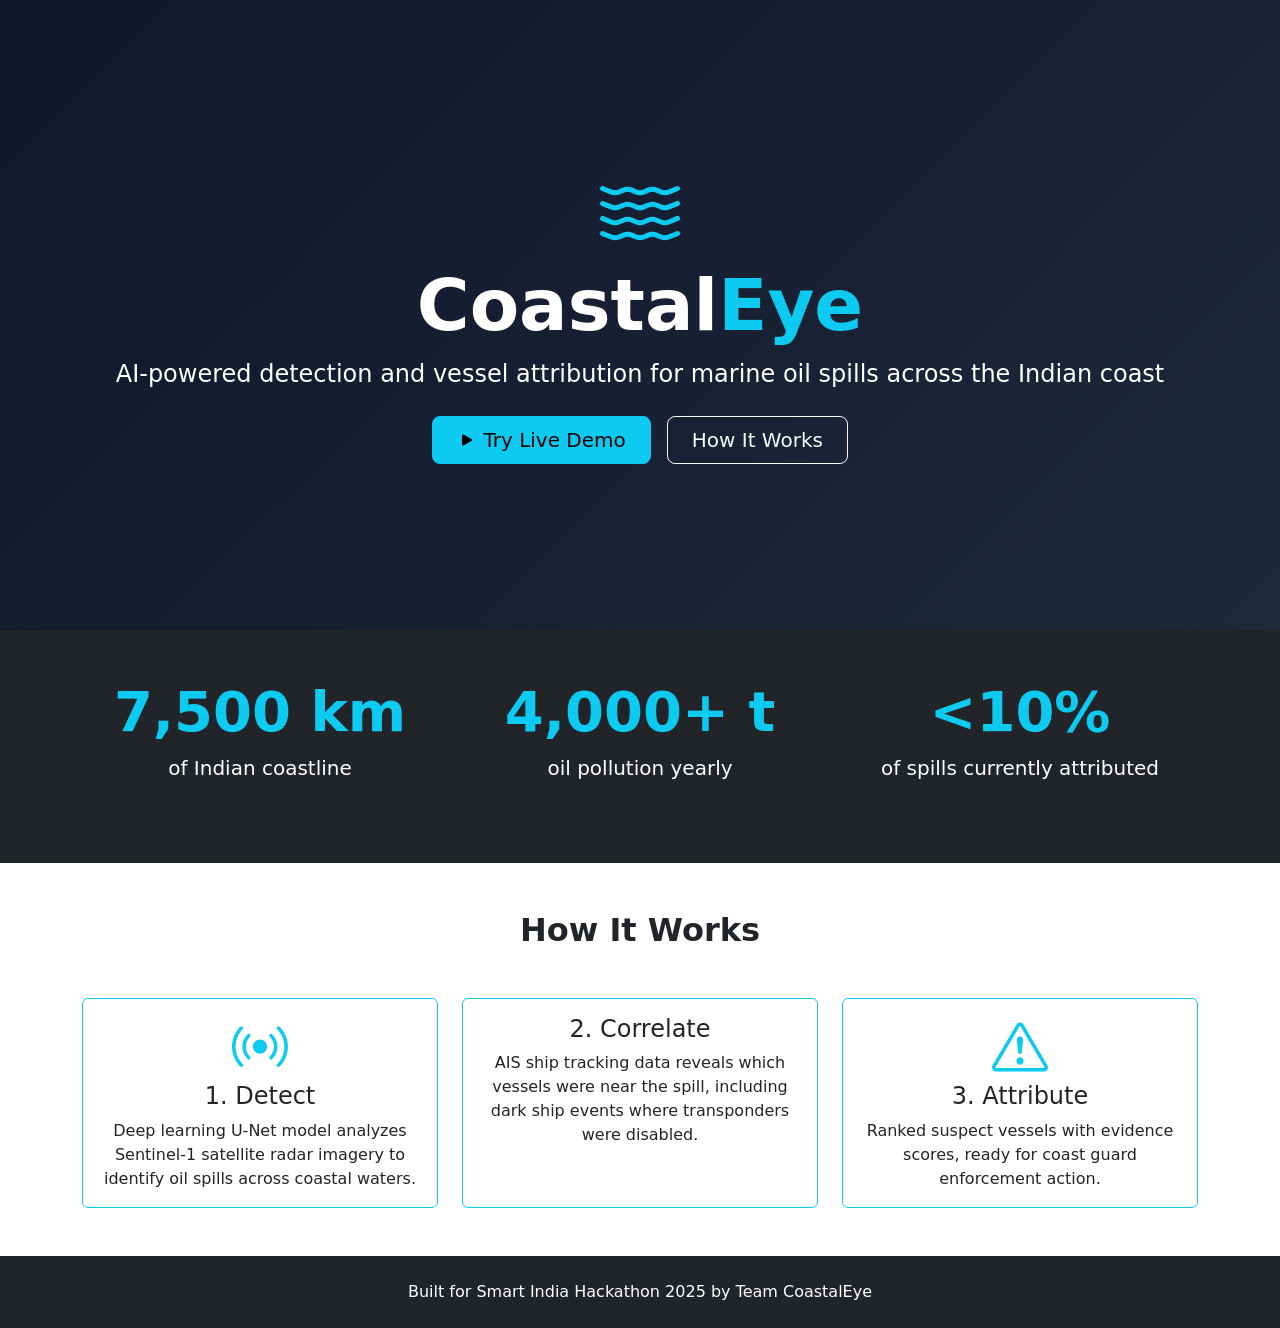
==== Frontend/index.html @ e1c6d3fb "Add complete frontend with landing, dashboard, and detection pages" ====
<!DOCTYPE html>
<html lang="en">
<head>
    <meta charset="UTF-8">
    <meta name="viewport" content="width=device-width, initial-scale=1.0">
    <title>CoastalEye - Marine Oil Spill Detection</title>
    
    <!-- Bootstrap CSS -->
    <link href="https://cdn.jsdelivr.net/npm/bootstrap@5.3.0/dist/css/bootstrap.min.css" rel="stylesheet">
    <!-- Bootstrap Icons -->
    <link href="https://cdn.jsdelivr.net/npm/bootstrap-icons@1.11.0/font/bootstrap-icons.css" rel="stylesheet">
    <!-- Custom CSS -->
    <link href="css/style.css" rel="stylesheet">
</head>
<body>
    <!-- Hero Section -->
    <section class="hero-section text-white text-center py-5">
        <div class="container py-5">
            <i class="bi bi-water display-1 text-info mb-3"></i>
            <h1 class="display-2 fw-bold">Coastal<span class="text-info">Eye</span></h1>
            <p class="lead fs-4 mb-4">
                AI-powered detection and vessel attribution for marine oil spills across the Indian coast
            </p>
            <div class="d-flex gap-3 justify-content-center">
                <a href="dashboard.html" class="btn btn-info btn-lg px-4">
                    <i class="bi bi-play-fill"></i> Try Live Demo
                </a>
                <a href="#how-it-works" class="btn btn-outline-light btn-lg px-4">
                    How It Works
                </a>
            </div>
        </div>
    </section>

    <!-- Stats Section -->
    <section class="py-5 bg-dark text-white">
        <div class="container">
            <div class="row text-center">
                <div class="col-md-4 mb-3">
                    <h2 class="display-4 text-info fw-bold">7,500 km</h2>
                    <p class="lead">of Indian coastline</p>
                </div>
                <div class="col-md-4 mb-3">
                    <h2 class="display-4 text-info fw-bold">4,000+ t</h2>
                    <p class="lead">oil pollution yearly</p>
                </div>
                <div class="col-md-4 mb-3">
                    <h2 class="display-4 text-info fw-bold">&lt;10%</h2>
                    <p class="lead">of spills currently attributed</p>
                </div>
            </div>
        </div>
    </section>

    <!-- How It Works -->
    <section id="how-it-works" class="py-5">
        <div class="container">
            <h2 class="text-center mb-5 fw-bold">How It Works</h2>
            <div class="row g-4">
                <div class="col-md-4">
                    <div class="card h-100 border-info">
                        <div class="card-body text-center">
                            <i class="bi bi-broadcast display-4 text-info mb-3"></i>
                            <h4 class="card-title">1. Detect</h4>
                            <p class="card-text">
                                Deep learning U-Net model analyzes Sentinel-1 satellite radar imagery 
                                to identify oil spills across coastal waters.
                            </p>
                        </div>
                    </div>
                </div>
                <div class="col-md-4">
                    <div class="card h-100 border-info">
                        <div class="card-body text-center">
                            <i class="bi bi-ship display-4 text-info mb-3"></i>
                            <h4 class="card-title">2. Correlate</h4>
                            <p class="card-text">
                                AIS ship tracking data reveals which vessels were near the spill, 
                                including dark ship events where transponders were disabled.
                            </p>
                        </div>
                    </div>
                </div>
                <div class="col-md-4">
                    <div class="card h-100 border-info">
                        <div class="card-body text-center">
                            <i class="bi bi-exclamation-triangle display-4 text-info mb-3"></i>
                            <h4 class="card-title">3. Attribute</h4>
                            <p class="card-text">
                                Ranked suspect vessels with evidence scores, ready for 
                                coast guard enforcement action.
                            </p>
                        </div>
                    </div>
                </div>
            </div>
        </div>
    </section>

    <!-- Footer -->
    <footer class="bg-dark text-white text-center py-4">
        <div class="container">
            <p class="mb-0">Built for Smart India Hackathon 2025 by Team CoastalEye</p>
        </div>
    </footer>

    <!-- Bootstrap JS -->
    <script src="https://cdn.jsdelivr.net/npm/bootstrap@5.3.0/dist/js/bootstrap.bundle.min.js"></script>
</body>
</html>
---- Frontend/css/style.css ----
/* CoastalEye Custom Styles */

.hero-section {
    background: linear-gradient(135deg, #0f172a 0%, #1e293b 100%);
    min-height: 70vh;
    display: flex;
    align-items: center;
}

.card {
    transition: transform 0.2s, box-shadow 0.2s;
}

.card:hover {
    transform: translateY(-5px);
    box-shadow: 0 10px 25px rgba(0, 0, 0, 0.15);
}

/* Map container */
#map {
    height: 500px;
    width: 100%;
    border-radius: 8px;
}

/* Suspect card highlight for top suspect */
.suspect-card.top-suspect {
    background-color: #fff5f5;
    border-left: 4px solid #dc3545;
}

.suspect-card.top-suspect .score {
    color: #dc3545;
    font-weight: bold;
}

.suspect-rank {
    width: 32px;
    height: 32px;
    border-radius: 50%;
    background: #6c757d;
    color: white;
    display: flex;
    align-items: center;
    justify-content: center;
    font-weight: bold;
    flex-shrink: 0;
}

.suspect-rank.top-suspect {
    background: #dc3545;
}

/* Pulse animation for top suspect on map */
.ship-suspect-marker {
    animation: pulse 2s infinite;
}

@keyframes pulse {
    0% { transform: scale(1); opacity: 1; }
    50% { transform: scale(1.5); opacity: 0.5; }
    100% { transform: scale(1); opacity: 1; }
}
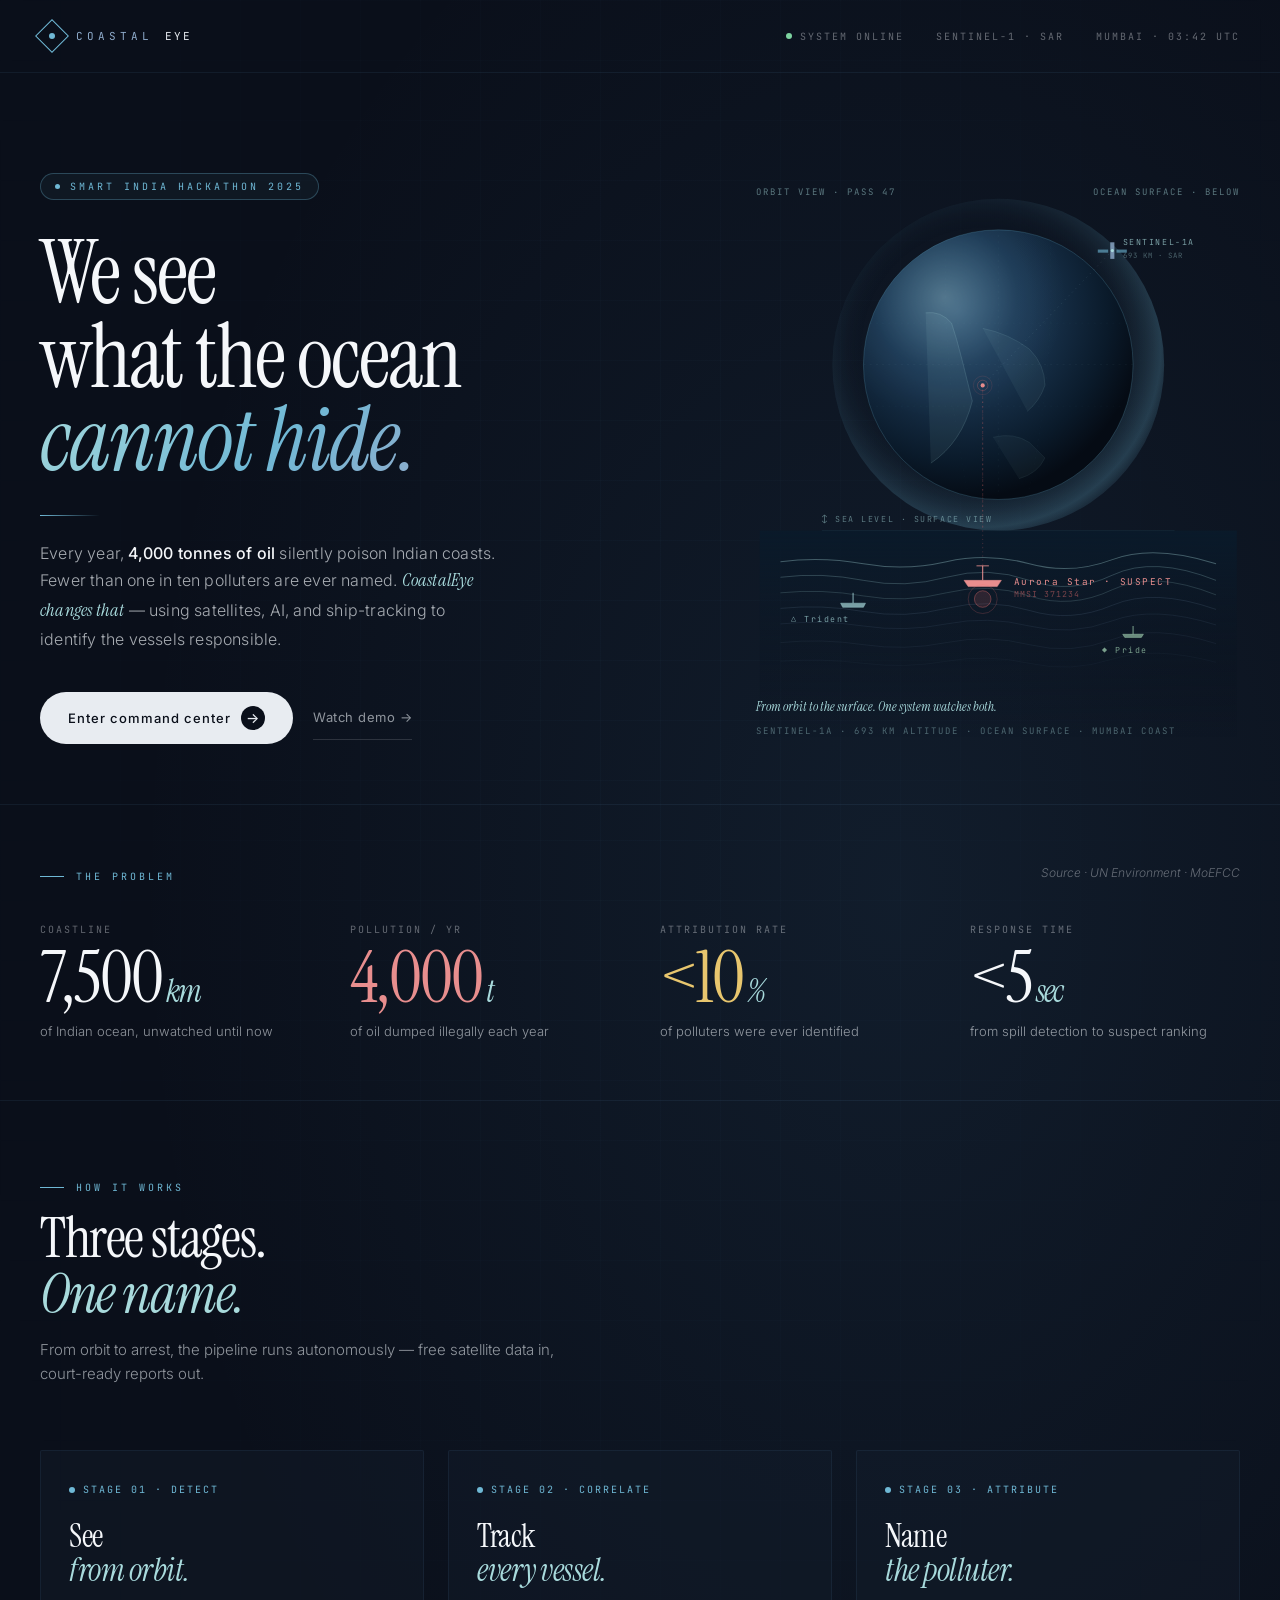
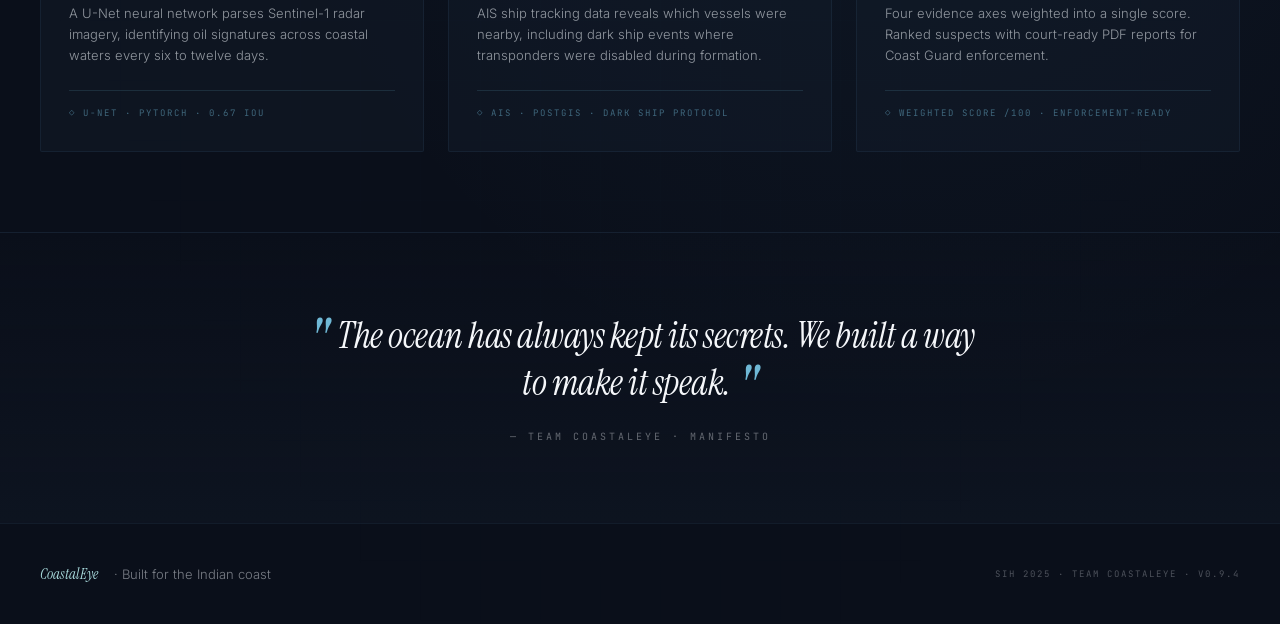
==== commit 5a5f095e: "Redesign landing page with aesthetic maritime theme" ====
--- a/Frontend/index.html
+++ b/Frontend/index.html
@@ -3,108 +3,224 @@
 <head>
     <meta charset="UTF-8">
     <meta name="viewport" content="width=device-width, initial-scale=1.0">
-    <title>CoastalEye - Marine Oil Spill Detection</title>
-    
-    <!-- Bootstrap CSS -->
-    <link href="https://cdn.jsdelivr.net/npm/bootstrap@5.3.0/dist/css/bootstrap.min.css" rel="stylesheet">
-    <!-- Bootstrap Icons -->
-    <link href="https://cdn.jsdelivr.net/npm/bootstrap-icons@1.11.0/font/bootstrap-icons.css" rel="stylesheet">
-    <!-- Custom CSS -->
+    <title>CoastalEye — We see what the ocean cannot hide</title>
+    <link rel="preconnect" href="https://fonts.googleapis.com">
+    <link rel="preconnect" href="https://fonts.gstatic.com" crossorigin>
+    <link href="https://fonts.googleapis.com/css2?family=Instrument+Serif:ital@0;1&family=Inter:wght@300;400;500;600&family=JetBrains+Mono:wght@400;500&display=swap" rel="stylesheet">
     <link href="css/style.css" rel="stylesheet">
 </head>
 <body>
-    <!-- Hero Section -->
-    <section class="hero-section text-white text-center py-5">
-        <div class="container py-5">
-            <i class="bi bi-water display-1 text-info mb-3"></i>
-            <h1 class="display-2 fw-bold">Coastal<span class="text-info">Eye</span></h1>
-            <p class="lead fs-4 mb-4">
-                AI-powered detection and vessel attribution for marine oil spills across the Indian coast
-            </p>
-            <div class="d-flex gap-3 justify-content-center">
-                <a href="dashboard.html" class="btn btn-info btn-lg px-4">
-                    <i class="bi bi-play-fill"></i> Try Live Demo
-                </a>
-                <a href="#how-it-works" class="btn btn-outline-light btn-lg px-4">
-                    How It Works
-                </a>
+
+<div class="a-root">
+<div class="a-grid"></div>
+<div class="a-vignette"></div>
+
+<div class="a-top">
+    <div class="a-brand"><span class="a-brand-mark"></span>Coastal<span class="brand-name">Eye</span></div>
+    <div class="a-top-meta">
+        <div class="a-meta-item"><span class="a-status-dot"></span>System online</div>
+        <div class="a-meta-item">Sentinel-1 · SAR</div>
+        <div class="a-meta-item">Mumbai · 03:42 UTC</div>
+    </div>
+</div>
+
+<div class="a-hero">
+    <div class="a-hero-grid">
+        <div>
+            <div class="a-tag"><span class="a-tag-dot"></span>SMART INDIA HACKATHON 2025</div>
+            <h1 class="a-title">
+                <span class="a-title-line">We see</span>
+                <span class="a-title-line">what the ocean</span>
+                <span class="a-title-line"><em>cannot hide.</em></span>
+            </h1>
+            <div class="a-divider"></div>
+            <p class="a-lede">Every year, <strong>4,000 tonnes of oil</strong> silently poison Indian coasts. Fewer than one in ten polluters are ever named. <em>CoastalEye changes that</em> — using satellites, AI, and ship-tracking to identify the vessels responsible.</p>
+            <div class="a-cta-row">
+                <a href="dashboard.html" class="a-cta-primary">Enter command center<span class="a-cta-arrow">→</span></a>
+                <a href="#how-it-works" class="a-cta-ghost">Watch demo →</a>
             </div>
         </div>
-    </section>
-
-    <!-- Stats Section -->
-    <section class="py-5 bg-dark text-white">
-        <div class="container">
-            <div class="row text-center">
-                <div class="col-md-4 mb-3">
-                    <h2 class="display-4 text-info fw-bold">7,500 km</h2>
-                    <p class="lead">of Indian coastline</p>
-                </div>
-                <div class="col-md-4 mb-3">
-                    <h2 class="display-4 text-info fw-bold">4,000+ t</h2>
-                    <p class="lead">oil pollution yearly</p>
-                </div>
-                <div class="col-md-4 mb-3">
-                    <h2 class="display-4 text-info fw-bold">&lt;10%</h2>
-                    <p class="lead">of spills currently attributed</p>
-                </div>
+        <div class="a-visual">
+            <div class="a-earth-wrap">
+                <div class="a-earth-marker tl">Orbit view · pass 47</div>
+                <div class="a-earth-marker tr">Ocean surface · below</div>
+                <svg viewBox="0 0 460 540" preserveAspectRatio="xMidYMid meet" style="width:100%;height:100%;overflow:visible">
+                    <defs>
+                        <radialGradient id="earth-atm" cx="45%" cy="45%" r="60%">
+                            <stop offset="60%" stop-color="#0a1a2a" stop-opacity="0"/>
+                            <stop offset="90%" stop-color="#6fb8d5" stop-opacity="0.25"/>
+                            <stop offset="100%" stop-color="#6fb8d5" stop-opacity="0"/>
+                        </radialGradient>
+                        <radialGradient id="earth-body" cx="35%" cy="30%" r="70%">
+                            <stop offset="0%" stop-color="#2c4c6b"/>
+                            <stop offset="40%" stop-color="#1a3550"/>
+                            <stop offset="80%" stop-color="#0a1a2a"/>
+                            <stop offset="100%" stop-color="#050b14"/>
+                        </radialGradient>
+                        <radialGradient id="earth-light" cx="30%" cy="25%" r="45%">
+                            <stop offset="0%" stop-color="#a8dadc" stop-opacity="0.3"/>
+                            <stop offset="60%" stop-color="#6fb8d5" stop-opacity="0.05"/>
+                            <stop offset="100%" stop-color="#6fb8d5" stop-opacity="0"/>
+                        </radialGradient>
+                        <clipPath id="earth-clip"><circle cx="230" cy="180" r="130"/></clipPath>
+                        <linearGradient id="ocean-fade" x1="0%" y1="0%" x2="0%" y2="100%">
+                            <stop offset="0%" stop-color="#0a1a2a" stop-opacity="1"/>
+                            <stop offset="30%" stop-color="#0a1a2a" stop-opacity="0.4"/>
+                            <stop offset="100%" stop-color="#050b14" stop-opacity="0"/>
+                        </linearGradient>
+                    </defs>
+
+                    <circle cx="230" cy="180" r="160" fill="url(#earth-atm)"/>
+                    <circle cx="230" cy="180" r="130" fill="url(#earth-body)"/>
+
+                    <g clip-path="url(#earth-clip)" opacity="0.4">
+                        <path d="M 160 130 Q 175 128 185 140 Q 190 155 195 175 Q 200 195 205 215 Q 200 235 190 250 Q 180 265 165 275" fill="rgba(168,218,220,0.2)" stroke="rgba(168,218,220,0.6)" stroke-width="0.7"/>
+                        <path d="M 215 145 Q 240 150 260 165 Q 275 180 275 200 Q 270 215 258 225" fill="rgba(168,218,220,0.15)" stroke="rgba(168,218,220,0.45)" stroke-width="0.6"/>
+                        <path d="M 225 250 Q 245 245 260 255 L 275 270 Q 268 285 250 290" fill="rgba(168,218,220,0.12)" stroke="rgba(168,218,220,0.35)" stroke-width="0.5"/>
+                    </g>
+
+                    <g clip-path="url(#earth-clip)" opacity="0.25">
+                        <line x1="100" y1="140" x2="360" y2="140" stroke="rgba(168,218,220,0.4)" stroke-width="0.3" stroke-dasharray="2,4"/>
+                        <line x1="100" y1="180" x2="360" y2="180" stroke="rgba(168,218,220,0.5)" stroke-width="0.4" stroke-dasharray="2,4"/>
+                        <line x1="100" y1="220" x2="360" y2="220" stroke="rgba(168,218,220,0.4)" stroke-width="0.3" stroke-dasharray="2,4"/>
+                        <path d="M 180 60 Q 175 180 200 300" fill="none" stroke="rgba(168,218,220,0.3)" stroke-width="0.3" stroke-dasharray="2,4"/>
+                        <path d="M 230 55 Q 230 180 230 305" fill="none" stroke="rgba(168,218,220,0.4)" stroke-width="0.4" stroke-dasharray="2,4"/>
+                        <path d="M 280 60 Q 285 180 260 300" fill="none" stroke="rgba(168,218,220,0.3)" stroke-width="0.3" stroke-dasharray="2,4"/>
+                    </g>
+
+                    <circle cx="230" cy="180" r="130" fill="url(#earth-light)" style="mix-blend-mode:screen"/>
+                    <circle cx="230" cy="180" r="130" fill="none" stroke="rgba(111,184,213,0.4)" stroke-width="0.5"/>
+
+                    <g clip-path="url(#earth-clip)">
+                        <circle cx="215" cy="200" r="2" fill="#e88e8e"/>
+                        <circle cx="215" cy="200" r="5" fill="none" stroke="rgba(232,110,110,0.5)" stroke-width="0.5"/>
+                        <circle cx="215" cy="200" r="9" fill="none" stroke="rgba(232,110,110,0.3)" stroke-width="0.4"/>
+                    </g>
+
+                    <line x1="215" y1="200" x2="215" y2="360" stroke="rgba(232,110,110,0.4)" stroke-width="0.5" stroke-dasharray="2,3"/>
+
+                    <g transform="translate(340, 70)">
+                        <rect x="-2" y="-8" width="4" height="16" fill="#8faccc" opacity="0.8"/>
+                        <rect x="-14" y="-1" width="10" height="3" fill="#6fb8d5" opacity="0.6"/>
+                        <rect x="4" y="-1" width="10" height="3" fill="#6fb8d5" opacity="0.6"/>
+                        <circle cx="0" cy="0" r="1.5" fill="#a8dadc"/>
+                    </g>
+                    <text x="350" y="65" fill="rgba(168,218,220,0.7)" font-family="'JetBrains Mono',monospace" font-size="8" letter-spacing="1.5">SENTINEL-1A</text>
+                    <text x="350" y="77" fill="rgba(168,218,220,0.4)" font-family="'JetBrains Mono',monospace" font-size="7" letter-spacing="1">693 KM · SAR</text>
+                    <line x1="340" y1="70" x2="215" y2="200" stroke="rgba(168,218,220,0.25)" stroke-width="0.5" stroke-dasharray="1,4"/>
+
+                    <line x1="60" y1="340" x2="400" y2="340" stroke="rgba(111,184,213,0.3)" stroke-width="0.4"/>
+                    <text x="60" y="332" fill="rgba(168,218,220,0.5)" font-family="'JetBrains Mono',monospace" font-size="8" letter-spacing="1.5">↕ SEA LEVEL · SURFACE VIEW</text>
+
+                    <rect x="0" y="340" width="460" height="200" fill="url(#ocean-fade)"/>
+
+                    <g opacity="0.7">
+                        <path d="M 20 370 Q 60 365 100 372 T 180 370 T 260 372 T 340 368 T 440 372" fill="none" stroke="rgba(168,218,220,0.5)" stroke-width="1"/>
+                        <path d="M 20 385 Q 60 380 100 388 T 180 385 T 260 388 T 340 383 T 440 388" fill="none" stroke="rgba(168,218,220,0.4)" stroke-width="0.8"/>
+                        <path d="M 20 400 Q 60 396 100 403 T 180 400 T 260 403 T 340 397 T 440 402" fill="none" stroke="rgba(168,218,220,0.35)" stroke-width="0.7"/>
+                        <path d="M 20 415 Q 60 411 100 418 T 180 415 T 260 417 T 340 412 T 440 416" fill="none" stroke="rgba(143,172,204,0.3)" stroke-width="0.6"/>
+                        <path d="M 20 430 Q 60 426 100 432 T 180 430 T 260 432 T 340 427 T 440 431" fill="none" stroke="rgba(143,172,204,0.25)" stroke-width="0.5"/>
+                        <path d="M 20 448 Q 60 444 100 450 T 180 448 T 260 450 T 340 445 T 440 449" fill="none" stroke="rgba(143,172,204,0.2)" stroke-width="0.5"/>
+                        <path d="M 20 466 Q 60 463 100 468 T 180 466 T 260 468 T 340 464 T 440 467" fill="none" stroke="rgba(143,172,204,0.15)" stroke-width="0.4"/>
+                    </g>
+
+                    <g transform="translate(215, 388)">
+                        <line x1="0" y1="0" x2="0" y2="-14" stroke="#e88e8e" stroke-width="1"/>
+                        <path d="M -18 0 L 18 0 L 14 6 L -14 6 Z" fill="#e88e8e" stroke="#e88e8e" stroke-width="0.5"/>
+                        <line x1="-6" y1="-14" x2="6" y2="-14" stroke="#e88e8e" stroke-width="0.8"/>
+                        <circle cx="0" cy="18" r="14" fill="none" stroke="rgba(232,110,110,0.4)" stroke-width="0.5"/>
+                        <circle cx="0" cy="18" r="8" fill="rgba(232,110,110,0.15)" stroke="rgba(232,110,110,0.6)" stroke-width="0.6"/>
+                    </g>
+                    <text x="245" y="392" fill="#e88e8e" font-family="'JetBrains Mono',monospace" font-size="9" letter-spacing="1.5">Aurora Star · SUSPECT</text>
+                    <text x="245" y="404" fill="rgba(232,110,110,0.5)" font-family="'JetBrains Mono',monospace" font-size="8" letter-spacing="1">MMSI 371234</text>
+
+                    <g transform="translate(90, 410)">
+                        <line x1="0" y1="0" x2="0" y2="-10" stroke="#a8dadc" stroke-width="0.8"/>
+                        <path d="M -12 0 L 12 0 L 10 4 L -10 4 Z" fill="rgba(168,218,220,0.7)" stroke="#a8dadc" stroke-width="0.4"/>
+                    </g>
+                    <text x="30" y="428" fill="rgba(168,218,220,0.7)" font-family="'JetBrains Mono',monospace" font-size="8" letter-spacing="1.5">△ Trident</text>
+
+                    <g transform="translate(360, 440)">
+                        <line x1="0" y1="0" x2="0" y2="-8" stroke="#a8d8b8" stroke-width="0.7"/>
+                        <path d="M -10 0 L 10 0 L 8 3 L -8 3 Z" fill="rgba(168,216,184,0.6)" stroke="#a8d8b8" stroke-width="0.4"/>
+                    </g>
+                    <text x="330" y="458" fill="rgba(168,216,184,0.7)" font-family="'JetBrains Mono',monospace" font-size="8" letter-spacing="1.5">◆ Pride</text>
+
+                    <line x1="215" y1="200" x2="215" y2="374" stroke="rgba(232,110,110,0.5)" stroke-width="0.5" stroke-dasharray="1,3"/>
+                </svg>
+                <div class="a-earth-caption"><em>From orbit to the surface. One system watches both.</em>Sentinel-1A · 693 km altitude · Ocean surface · Mumbai coast</div>
             </div>
         </div>
-    </section>
-
-    <!-- How It Works -->
-    <section id="how-it-works" class="py-5">
-        <div class="container">
-            <h2 class="text-center mb-5 fw-bold">How It Works</h2>
-            <div class="row g-4">
-                <div class="col-md-4">
-                    <div class="card h-100 border-info">
-                        <div class="card-body text-center">
-                            <i class="bi bi-broadcast display-4 text-info mb-3"></i>
-                            <h4 class="card-title">1. Detect</h4>
-                            <p class="card-text">
-                                Deep learning U-Net model analyzes Sentinel-1 satellite radar imagery 
-                                to identify oil spills across coastal waters.
-                            </p>
-                        </div>
-                    </div>
-                </div>
-                <div class="col-md-4">
-                    <div class="card h-100 border-info">
-                        <div class="card-body text-center">
-                            <i class="bi bi-ship display-4 text-info mb-3"></i>
-                            <h4 class="card-title">2. Correlate</h4>
-                            <p class="card-text">
-                                AIS ship tracking data reveals which vessels were near the spill, 
-                                including dark ship events where transponders were disabled.
-                            </p>
-                        </div>
-                    </div>
-                </div>
-                <div class="col-md-4">
-                    <div class="card h-100 border-info">
-                        <div class="card-body text-center">
-                            <i class="bi bi-exclamation-triangle display-4 text-info mb-3"></i>
-                            <h4 class="card-title">3. Attribute</h4>
-                            <p class="card-text">
-                                Ranked suspect vessels with evidence scores, ready for 
-                                coast guard enforcement action.
-                            </p>
-                        </div>
-                    </div>
-                </div>
-            </div>
-        </div>
-    </section>
-
-    <!-- Footer -->
-    <footer class="bg-dark text-white text-center py-4">
-        <div class="container">
-            <p class="mb-0">Built for Smart India Hackathon 2025 by Team CoastalEye</p>
-        </div>
-    </footer>
-
-    <!-- Bootstrap JS -->
-    <script src="https://cdn.jsdelivr.net/npm/bootstrap@5.3.0/dist/js/bootstrap.bundle.min.js"></script>
+    </div>
+</div>
+
+<div class="a-metrics">
+    <div class="a-metrics-header">
+        <div class="a-section-tag">The problem</div>
+        <div class="a-section-note">Source · UN Environment · MoEFCC</div>
+    </div>
+    <div class="a-metrics-grid">
+        <div class="a-metric">
+            <div class="a-metric-label">Coastline</div>
+            <div class="a-metric-value">7,500<em>km</em></div>
+            <div class="a-metric-desc">of Indian ocean, unwatched until now</div>
+        </div>
+        <div class="a-metric">
+            <div class="a-metric-label">Pollution / yr</div>
+            <div class="a-metric-value warn">4,000<em>t</em></div>
+            <div class="a-metric-desc">of oil dumped illegally each year</div>
+        </div>
+        <div class="a-metric">
+            <div class="a-metric-label">Attribution rate</div>
+            <div class="a-metric-value critical">&lt;10<em>%</em></div>
+            <div class="a-metric-desc">of polluters were ever identified</div>
+        </div>
+        <div class="a-metric">
+            <div class="a-metric-label">Response time</div>
+            <div class="a-metric-value">&lt;5<em>sec</em></div>
+            <div class="a-metric-desc">from spill detection to suspect ranking</div>
+        </div>
+    </div>
+</div>
+
+<div class="a-flow" id="how-it-works">
+    <div class="a-flow-header">
+        <div class="a-section-tag">How it works</div>
+        <h2 class="a-flow-title">Three stages.<br><em>One name.</em></h2>
+        <p class="a-flow-lede">From orbit to arrest, the pipeline runs autonomously — free satellite data in, court-ready reports out.</p>
+    </div>
+    <div class="a-flow-steps">
+        <div class="a-step">
+            <div class="a-step-index">STAGE 01 · DETECT</div>
+            <h3 class="a-step-title">See<br><em>from orbit.</em></h3>
+            <p class="a-step-desc">A U-Net neural network parses Sentinel-1 radar imagery, identifying oil signatures across coastal waters every six to twelve days.</p>
+            <div class="a-step-tech">◇ U-Net · PyTorch · 0.67 IoU</div>
+        </div>
+        <div class="a-step">
+            <div class="a-step-index">STAGE 02 · CORRELATE</div>
+            <h3 class="a-step-title">Track<br><em>every vessel.</em></h3>
+            <p class="a-step-desc">AIS ship tracking data reveals which vessels were nearby, including dark ship events where transponders were disabled during formation.</p>
+            <div class="a-step-tech">◇ AIS · PostGIS · Dark ship protocol</div>
+        </div>
+        <div class="a-step">
+            <div class="a-step-index">STAGE 03 · ATTRIBUTE</div>
+            <h3 class="a-step-title">Name<br><em>the polluter.</em></h3>
+            <p class="a-step-desc">Four evidence axes weighted into a single score. Ranked suspects with court-ready PDF reports for Coast Guard enforcement.</p>
+            <div class="a-step-tech">◇ Weighted score /100 · Enforcement-ready</div>
+        </div>
+    </div>
+</div>
+
+<div class="a-quote">
+    <div class="a-quote-text">The ocean has always kept its secrets. We built a way to make it speak.</div>
+    <div class="a-quote-source">— TEAM COASTALEYE · MANIFESTO</div>
+</div>
+
+<div class="a-footer">
+    <div class="a-footer-left"><em>CoastalEye</em> · Built for the Indian coast</div>
+    <div class="a-footer-meta">SIH 2025 · Team CoastalEye · v0.9.4</div>
+</div>
+
+</div>
 </body>
 </html>
--- a/Frontend/css/style.css
+++ b/Frontend/css/style.css
@@ -1,63 +1,631 @@
-/* CoastalEye Custom Styles */
-
-.hero-section {
-    background: linear-gradient(135deg, #0f172a 0%, #1e293b 100%);
-    min-height: 70vh;
-    display: flex;
-    align-items: center;
-}
-
-.card {
-    transition: transform 0.2s, box-shadow 0.2s;
-}
-
-.card:hover {
-    transform: translateY(-5px);
-    box-shadow: 0 10px 25px rgba(0, 0, 0, 0.15);
-}
-
-/* Map container */
-#map {
-    height: 500px;
+/* CoastalEye - Aesthetic Landing Page Styles */
+
+* {
+    margin: 0;
+    padding: 0;
+    box-sizing: border-box;
+}
+
+body {
+    background: #0a0f1a;
+    color: #e8ecf1;
+    font-family: 'Inter', -apple-system, sans-serif;
+    overflow-x: hidden;
+}
+
+a { text-decoration: none; color: inherit; }
+
+.a-root {
+    background: #0a0f1a;
+    color: #e8ecf1;
+    font-family: 'Inter', sans-serif;
+    position: relative;
+    overflow: hidden;
+    min-height: 100vh;
+}
+
+.a-grid {
+    position: absolute;
+    inset: 0;
+    background-image:
+        linear-gradient(rgba(120, 180, 220, 0.03) 1px, transparent 1px),
+        linear-gradient(90deg, rgba(120, 180, 220, 0.03) 1px, transparent 1px);
+    background-size: 60px 60px;
+    pointer-events: none;
+    mask-image: radial-gradient(ellipse at 50% 30%, rgba(0,0,0,0.9), transparent 80%);
+    -webkit-mask-image: radial-gradient(ellipse at 50% 30%, rgba(0,0,0,0.9), transparent 80%);
+}
+
+.a-vignette {
+    position: absolute;
+    inset: 0;
+    background: radial-gradient(ellipse at 70% 40%, rgba(80, 150, 200, 0.1), transparent 60%);
+    pointer-events: none;
+}
+
+/* Top nav bar */
+.a-top {
+    display: flex;
+    justify-content: space-between;
+    align-items: center;
+    padding: 24px 40px;
+    border-bottom: 1px solid rgba(120, 180, 220, 0.08);
+    position: relative;
+    z-index: 5;
+}
+
+.a-brand {
+    display: flex;
+    align-items: center;
+    gap: 12px;
+    font-family: 'JetBrains Mono', monospace;
+    font-size: 11px;
+    letter-spacing: 4px;
+    color: #8faccc;
+    text-transform: uppercase;
+}
+
+.brand-name {
+    color: #e8ecf1;
+    letter-spacing: 2px;
+}
+
+.a-brand-mark {
+    width: 24px;
+    height: 24px;
+    position: relative;
+    display: flex;
+    align-items: center;
+    justify-content: center;
+}
+
+.a-brand-mark::before {
+    content: '';
+    position: absolute;
+    inset: 0;
+    border: 1px solid #6fb8d5;
+    transform: rotate(45deg);
+}
+
+.a-brand-mark::after {
+    content: '';
+    width: 6px;
+    height: 6px;
+    background: #6fb8d5;
+    border-radius: 50%;
+    position: absolute;
+}
+
+.a-top-meta {
+    display: flex;
+    gap: 32px;
+    font-family: 'JetBrains Mono', monospace;
+    font-size: 10px;
+    letter-spacing: 2px;
+    color: rgba(232, 236, 241, 0.4);
+    text-transform: uppercase;
+}
+
+.a-meta-item {
+    display: flex;
+    align-items: center;
+    gap: 8px;
+}
+
+.a-status-dot {
+    width: 6px;
+    height: 6px;
+    border-radius: 50%;
+    background: #7dd3a0;
+}
+
+/* Hero section */
+.a-hero {
+    padding: 100px 40px 60px;
+    position: relative;
+    z-index: 2;
+}
+
+.a-hero-grid {
+    display: grid;
+    grid-template-columns: 1.15fr 0.85fr;
+    gap: 60px;
+    align-items: center;
+    max-width: 1400px;
+    margin: 0 auto;
+}
+
+.a-tag {
+    display: inline-flex;
+    align-items: center;
+    gap: 10px;
+    padding: 6px 14px;
+    border: 1px solid rgba(111, 184, 213, 0.3);
+    border-radius: 100px;
+    font-family: 'JetBrains Mono', monospace;
+    font-size: 10px;
+    letter-spacing: 3px;
+    color: #6fb8d5;
+    margin-bottom: 32px;
+    text-transform: uppercase;
+    background: rgba(111, 184, 213, 0.05);
+}
+
+.a-tag-dot {
+    width: 5px;
+    height: 5px;
+    background: #6fb8d5;
+    border-radius: 50%;
+}
+
+.a-title {
+    font-family: 'Instrument Serif', serif;
+    font-size: 88px;
+    font-weight: 400;
+    line-height: 0.95;
+    letter-spacing: -2px;
+    margin: 0;
+    color: #f5f7fa;
+}
+
+.a-title em {
+    font-style: italic;
+    background: linear-gradient(135deg, #a8dadc 0%, #6fb8d5 60%, #8faccc 100%);
+    -webkit-background-clip: text;
+    -webkit-text-fill-color: transparent;
+    background-clip: text;
+    font-weight: 400;
+}
+
+.a-title-line { display: block; }
+
+.a-divider {
+    width: 60px;
+    height: 1px;
+    background: linear-gradient(90deg, #6fb8d5, transparent);
+    margin: 32px 0 24px;
+}
+
+.a-lede {
+    font-family: 'Inter', sans-serif;
+    font-size: 16px;
+    line-height: 1.65;
+    color: rgba(232, 236, 241, 0.7);
+    font-weight: 300;
+    max-width: 460px;
+    letter-spacing: 0.2px;
+}
+
+.a-lede strong {
+    color: #f5f7fa;
+    font-weight: 500;
+}
+
+.a-lede em {
+    color: #a8dadc;
+    font-style: italic;
+    font-family: 'Instrument Serif', serif;
+    font-size: 18px;
+}
+
+.a-cta-row {
+    display: flex;
+    gap: 20px;
+    align-items: center;
+    margin-top: 40px;
+}
+
+.a-cta-primary {
+    background: #e8ecf1;
+    color: #0a0f1a;
+    border: none;
+    padding: 14px 28px;
+    font-family: 'Inter', sans-serif;
+    font-size: 13px;
+    letter-spacing: 1px;
+    font-weight: 500;
+    cursor: pointer;
+    border-radius: 100px;
+    display: inline-flex;
+    align-items: center;
+    gap: 10px;
+    transition: transform 0.2s;
+}
+
+.a-cta-primary:hover {
+    background: #fff;
+    transform: translateY(-1px);
+}
+
+.a-cta-arrow {
+    width: 24px;
+    height: 24px;
+    background: #0a0f1a;
+    color: #e8ecf1;
+    border-radius: 50%;
+    display: inline-flex;
+    align-items: center;
+    justify-content: center;
+    font-size: 14px;
+}
+
+.a-cta-ghost {
+    font-family: 'Inter', sans-serif;
+    font-size: 13px;
+    letter-spacing: 0.5px;
+    color: rgba(232, 236, 241, 0.6);
+    cursor: pointer;
+    padding: 14px 0;
+    display: inline-flex;
+    align-items: center;
+    gap: 8px;
+    border-bottom: 1px solid rgba(232, 236, 241, 0.15);
+    transition: color 0.2s;
+}
+
+.a-cta-ghost:hover {
+    color: #e8ecf1;
+}
+
+/* Hero visual */
+.a-visual {
+    position: relative;
+    height: 560px;
+    display: flex;
+    align-items: center;
+    justify-content: center;
+}
+
+.a-earth-wrap {
+    position: relative;
     width: 100%;
-    border-radius: 8px;
-}
-
-/* Suspect card highlight for top suspect */
-.suspect-card.top-suspect {
-    background-color: #fff5f5;
-    border-left: 4px solid #dc3545;
-}
-
-.suspect-card.top-suspect .score {
-    color: #dc3545;
-    font-weight: bold;
-}
-
-.suspect-rank {
-    width: 32px;
-    height: 32px;
+    height: 100%;
+}
+
+.a-earth-marker {
+    position: absolute;
+    font-family: 'JetBrains Mono', monospace;
+    font-size: 9px;
+    letter-spacing: 2px;
+    color: rgba(168, 218, 220, 0.5);
+    text-transform: uppercase;
+    z-index: 3;
+}
+
+.a-earth-marker.tl { top: 8px; left: 0; }
+.a-earth-marker.tr { top: 8px; right: 0; text-align: right; }
+
+.a-earth-caption {
+    position: absolute;
+    bottom: 0;
+    left: 0;
+    font-family: 'JetBrains Mono', monospace;
+    font-size: 9px;
+    letter-spacing: 2px;
+    color: rgba(168, 218, 220, 0.4);
+    text-transform: uppercase;
+    line-height: 1.6;
+    z-index: 3;
+}
+
+.a-earth-caption em {
+    color: #a8dadc;
+    font-family: 'Instrument Serif', serif;
+    font-style: italic;
+    font-size: 13px;
+    letter-spacing: 0;
+    text-transform: none;
+    display: block;
+    margin-bottom: 6px;
+}
+
+/* Metrics section */
+.a-metrics {
+    padding: 60px 40px;
+    position: relative;
+    z-index: 2;
+    border-top: 1px solid rgba(120, 180, 220, 0.08);
+    max-width: 1400px;
+    margin: 0 auto;
+}
+
+.a-metrics-header {
+    display: flex;
+    justify-content: space-between;
+    align-items: baseline;
+    margin-bottom: 40px;
+}
+
+.a-section-tag {
+    font-family: 'JetBrains Mono', monospace;
+    font-size: 10px;
+    letter-spacing: 3px;
+    color: #6fb8d5;
+    text-transform: uppercase;
+    display: flex;
+    align-items: center;
+    gap: 12px;
+}
+
+.a-section-tag::before {
+    content: '';
+    width: 24px;
+    height: 1px;
+    background: #6fb8d5;
+}
+
+.a-section-note {
+    font-family: 'Inter', sans-serif;
+    font-size: 12px;
+    color: rgba(232, 236, 241, 0.4);
+    font-weight: 300;
+    font-style: italic;
+}
+
+.a-metrics-grid {
+    display: grid;
+    grid-template-columns: repeat(4, 1fr);
+    gap: 40px;
+}
+
+.a-metric {
+    position: relative;
+}
+
+.a-metric-value {
+    font-family: 'Instrument Serif', serif;
+    font-size: 72px;
+    font-weight: 400;
+    line-height: 1;
+    letter-spacing: -2px;
+    color: #f5f7fa;
+    margin-bottom: 8px;
+}
+
+.a-metric-value em {
+    font-style: italic;
+    color: #a8dadc;
+    font-size: 32px;
+    margin-left: 4px;
+}
+
+.a-metric-value.warn { color: #e88e8e; }
+.a-metric-value.critical { color: #e8c66e; }
+
+.a-metric-label {
+    font-family: 'JetBrains Mono', monospace;
+    font-size: 10px;
+    letter-spacing: 2px;
+    color: rgba(232, 236, 241, 0.4);
+    text-transform: uppercase;
+    margin-bottom: 6px;
+}
+
+.a-metric-desc {
+    font-family: 'Inter', sans-serif;
+    font-size: 13px;
+    color: rgba(232, 236, 241, 0.6);
+    font-weight: 300;
+    line-height: 1.4;
+}
+
+/* Flow section */
+.a-flow {
+    padding: 80px 40px;
+    position: relative;
+    z-index: 2;
+    border-top: 1px solid rgba(120, 180, 220, 0.08);
+    max-width: 1400px;
+    margin: 0 auto;
+}
+
+.a-flow-header {
+    max-width: 680px;
+    margin-bottom: 64px;
+}
+
+.a-flow-title {
+    font-family: 'Instrument Serif', serif;
+    font-size: 56px;
+    line-height: 1;
+    letter-spacing: -1.5px;
+    color: #f5f7fa;
+    margin: 16px 0;
+    font-weight: 400;
+}
+
+.a-flow-title em {
+    font-style: italic;
+    color: #a8dadc;
+}
+
+.a-flow-lede {
+    font-family: 'Inter', sans-serif;
+    font-size: 15px;
+    color: rgba(232, 236, 241, 0.6);
+    line-height: 1.6;
+    font-weight: 300;
+    margin-top: 16px;
+    max-width: 520px;
+}
+
+.a-flow-steps {
+    display: grid;
+    grid-template-columns: repeat(3, 1fr);
+    gap: 24px;
+    position: relative;
+}
+
+.a-step {
+    position: relative;
+    padding: 32px 28px;
+    background: rgba(20, 30, 45, 0.4);
+    border: 1px solid rgba(120, 180, 220, 0.08);
+    border-radius: 2px;
+    min-height: 280px;
+    transition: border-color 0.3s;
+}
+
+.a-step:hover {
+    border-color: rgba(111, 184, 213, 0.3);
+}
+
+.a-step-index {
+    font-family: 'JetBrains Mono', monospace;
+    font-size: 10px;
+    letter-spacing: 2px;
+    color: #6fb8d5;
+    margin-bottom: 24px;
+    display: flex;
+    align-items: center;
+    gap: 8px;
+}
+
+.a-step-index::before {
+    content: '';
+    width: 6px;
+    height: 6px;
+    background: #6fb8d5;
     border-radius: 50%;
-    background: #6c757d;
-    color: white;
-    display: flex;
-    align-items: center;
-    justify-content: center;
-    font-weight: bold;
-    flex-shrink: 0;
-}
-
-.suspect-rank.top-suspect {
-    background: #dc3545;
-}
-
-/* Pulse animation for top suspect on map */
-.ship-suspect-marker {
-    animation: pulse 2s infinite;
-}
-
-@keyframes pulse {
-    0% { transform: scale(1); opacity: 1; }
-    50% { transform: scale(1.5); opacity: 0.5; }
-    100% { transform: scale(1); opacity: 1; }
+}
+
+.a-step-title {
+    font-family: 'Instrument Serif', serif;
+    font-size: 32px;
+    font-weight: 400;
+    line-height: 1.05;
+    letter-spacing: -0.5px;
+    color: #f5f7fa;
+    margin: 0 0 16px;
+}
+
+.a-step-title em {
+    font-style: italic;
+    color: #a8dadc;
+}
+
+.a-step-desc {
+    font-family: 'Inter', sans-serif;
+    font-size: 13px;
+    line-height: 1.6;
+    color: rgba(232, 236, 241, 0.6);
+    font-weight: 300;
+    margin-bottom: 24px;
+}
+
+.a-step-tech {
+    font-family: 'JetBrains Mono', monospace;
+    font-size: 9px;
+    letter-spacing: 2px;
+    color: rgba(111, 184, 213, 0.5);
+    text-transform: uppercase;
+    padding-top: 16px;
+    border-top: 1px solid rgba(111, 184, 213, 0.15);
+}
+
+/* Quote section */
+.a-quote {
+    padding: 80px 40px;
+    text-align: center;
+    position: relative;
+    z-index: 2;
+    border-top: 1px solid rgba(120, 180, 220, 0.08);
+    background: linear-gradient(180deg, transparent, rgba(20, 30, 45, 0.3));
+}
+
+.a-quote-text {
+    font-family: 'Instrument Serif', serif;
+    font-size: 36px;
+    font-weight: 400;
+    font-style: italic;
+    line-height: 1.3;
+    color: #f5f7fa;
+    max-width: 680px;
+    margin: 0 auto 24px;
+    letter-spacing: -0.5px;
+}
+
+.a-quote-text::before {
+    content: '"';
+    color: #6fb8d5;
+    font-size: 64px;
+    line-height: 0;
+    position: relative;
+    top: 16px;
+    margin-right: 8px;
+}
+
+.a-quote-text::after {
+    content: '"';
+    color: #6fb8d5;
+    font-size: 64px;
+    line-height: 0;
+    position: relative;
+    top: 16px;
+    margin-left: 4px;
+}
+
+.a-quote-source {
+    font-family: 'JetBrains Mono', monospace;
+    font-size: 10px;
+    letter-spacing: 3px;
+    color: rgba(232, 236, 241, 0.4);
+    text-transform: uppercase;
+}
+
+/* Footer */
+.a-footer {
+    padding: 40px;
+    display: flex;
+    justify-content: space-between;
+    align-items: center;
+    border-top: 1px solid rgba(120, 180, 220, 0.08);
+    position: relative;
+    z-index: 2;
+    max-width: 1400px;
+    margin: 0 auto;
+}
+
+.a-footer-left {
+    display: flex;
+    align-items: center;
+    gap: 16px;
+    font-family: 'Inter', sans-serif;
+    font-size: 13px;
+    color: rgba(232, 236, 241, 0.5);
+    font-weight: 300;
+}
+
+.a-footer-left em {
+    color: #a8dadc;
+    font-style: italic;
+    font-family: 'Instrument Serif', serif;
+    font-size: 15px;
+}
+
+.a-footer-meta {
+    font-family: 'JetBrains Mono', monospace;
+    font-size: 9px;
+    color: rgba(232, 236, 241, 0.3);
+    letter-spacing: 2px;
+    text-transform: uppercase;
+}
+
+/* Mobile responsive */
+@media (max-width: 900px) {
+    .a-top { padding: 16px 20px; flex-direction: column; gap: 12px; align-items: flex-start; }
+    .a-top-meta { gap: 16px; flex-wrap: wrap; }
+    .a-hero { padding: 60px 20px 40px; }
+    .a-hero-grid { grid-template-columns: 1fr; gap: 40px; }
+    .a-title { font-size: 56px; }
+    .a-visual { height: 400px; }
+    .a-metrics { padding: 40px 20px; }
+    .a-metrics-grid { grid-template-columns: repeat(2, 1fr); gap: 30px; }
+    .a-metric-value { font-size: 48px; }
+    .a-flow { padding: 60px 20px; }
+    .a-flow-title { font-size: 40px; }
+    .a-flow-steps { grid-template-columns: 1fr; }
+    .a-quote { padding: 60px 20px; }
+    .a-quote-text { font-size: 24px; }
+    .a-footer { padding: 24px 20px; flex-direction: column; gap: 12px; align-items: flex-start; }
 }
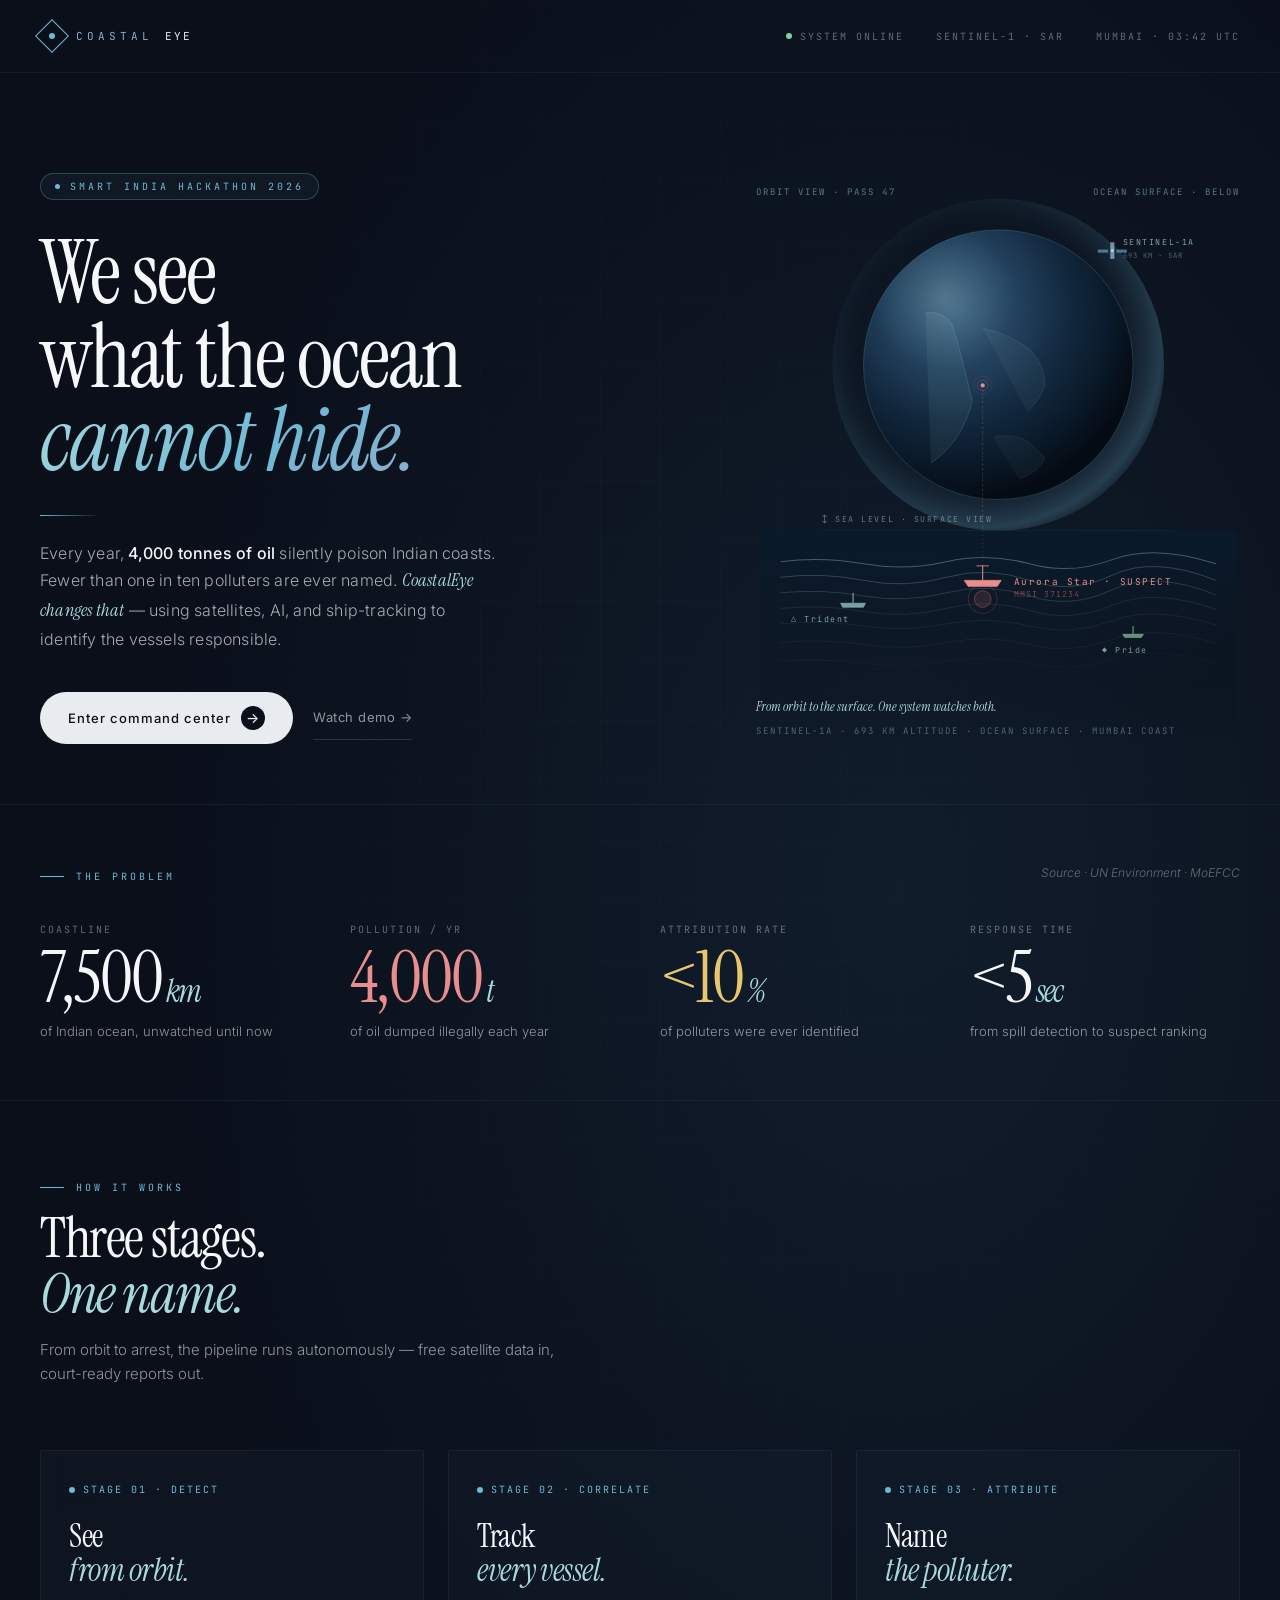
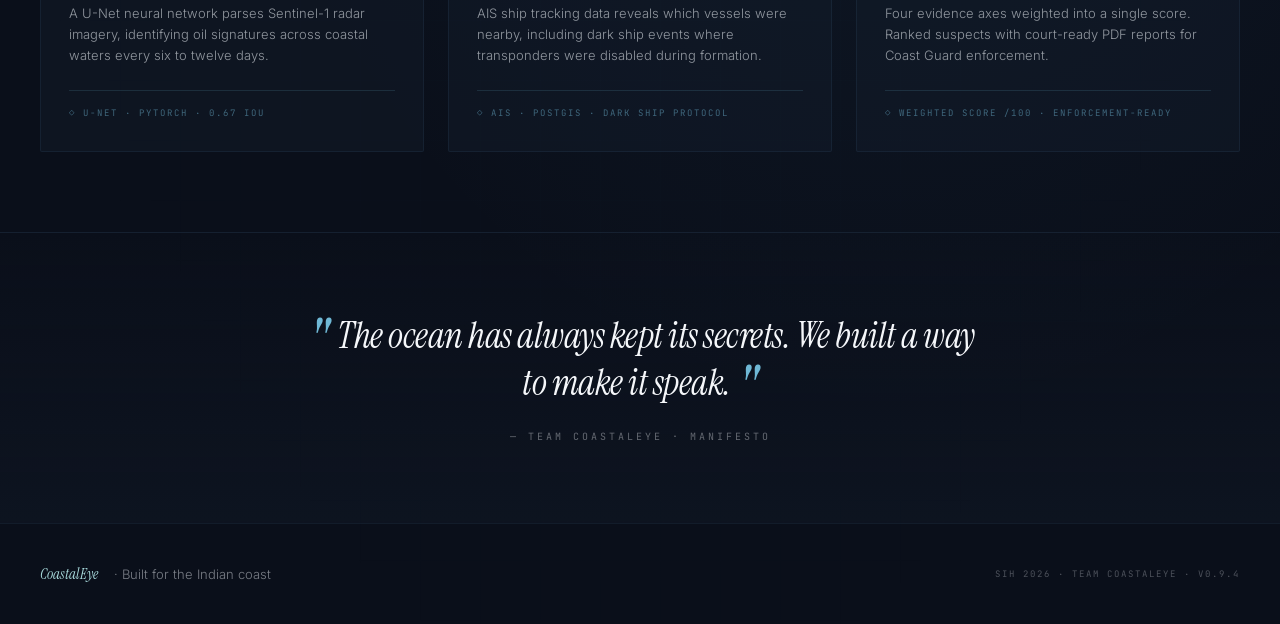
==== commit 5ad9c793: "Update year to SIH 2026" ====
--- a/Frontend/index.html
+++ b/Frontend/index.html
@@ -27,7 +27,7 @@
 <div class="a-hero">
     <div class="a-hero-grid">
         <div>
-            <div class="a-tag"><span class="a-tag-dot"></span>SMART INDIA HACKATHON 2025</div>
+            <div class="a-tag"><span class="a-tag-dot"></span>SMART INDIA HACKATHON 2026</div>
             <h1 class="a-title">
                 <span class="a-title-line">We see</span>
                 <span class="a-title-line">what the ocean</span>
@@ -218,7 +218,7 @@
 
 <div class="a-footer">
     <div class="a-footer-left"><em>CoastalEye</em> · Built for the Indian coast</div>
-    <div class="a-footer-meta">SIH 2025 · Team CoastalEye · v0.9.4</div>
+    <div class="a-footer-meta">SIH 2026 · Team CoastalEye · v0.9.4</div>
 </div>
 
 </div>
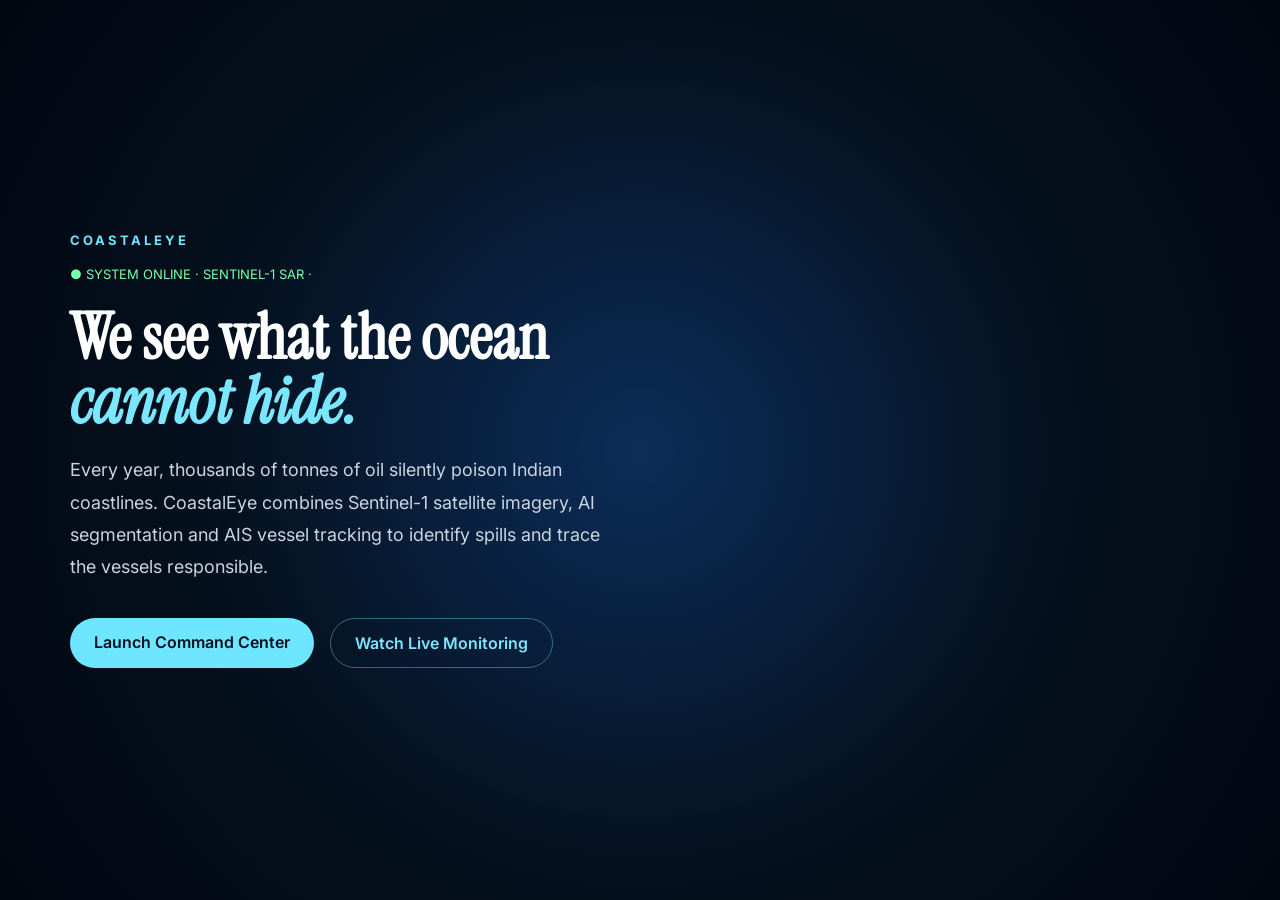
==== commit 5fe67496: "Update frontend and backend" ====
--- a/Frontend/index.html
+++ b/Frontend/index.html
@@ -7,220 +7,37 @@
     <link rel="preconnect" href="https://fonts.googleapis.com">
     <link rel="preconnect" href="https://fonts.gstatic.com" crossorigin>
     <link href="https://fonts.googleapis.com/css2?family=Instrument+Serif:ital@0;1&family=Inter:wght@300;400;500;600&family=JetBrains+Mono:wght@400;500&display=swap" rel="stylesheet">
-    <link href="css/style.css" rel="stylesheet">
+    <link href="css/index.css" rel="stylesheet">
 </head>
 <body>
 
-<div class="a-root">
-<div class="a-grid"></div>
-<div class="a-vignette"></div>
+<section class="hero">
 
-<div class="a-top">
-    <div class="a-brand"><span class="a-brand-mark"></span>Coastal<span class="brand-name">Eye</span></div>
-    <div class="a-top-meta">
-        <div class="a-meta-item"><span class="a-status-dot"></span>System online</div>
-        <div class="a-meta-item">Sentinel-1 · SAR</div>
-        <div class="a-meta-item">Mumbai · 03:42 UTC</div>
-    </div>
-</div>
+  <div class="hero-content">
 
-<div class="a-hero">
-    <div class="a-hero-grid">
-        <div>
-            <div class="a-tag"><span class="a-tag-dot"></span>SMART INDIA HACKATHON 2026</div>
-            <h1 class="a-title">
-                <span class="a-title-line">We see</span>
-                <span class="a-title-line">what the ocean</span>
-                <span class="a-title-line"><em>cannot hide.</em></span>
-            </h1>
-            <div class="a-divider"></div>
-            <p class="a-lede">Every year, <strong>4,000 tonnes of oil</strong> silently poison Indian coasts. Fewer than one in ten polluters are ever named. <em>CoastalEye changes that</em> — using satellites, AI, and ship-tracking to identify the vessels responsible.</p>
-            <div class="a-cta-row">
-                <a href="dashboard.html" class="a-cta-primary">Enter command center<span class="a-cta-arrow">→</span></a>
-                <a href="#how-it-works" class="a-cta-ghost">Watch demo →</a>
-            </div>
-        </div>
-        <div class="a-visual">
-            <div class="a-earth-wrap">
-                <div class="a-earth-marker tl">Orbit view · pass 47</div>
-                <div class="a-earth-marker tr">Ocean surface · below</div>
-                <svg viewBox="0 0 460 540" preserveAspectRatio="xMidYMid meet" style="width:100%;height:100%;overflow:visible">
-                    <defs>
-                        <radialGradient id="earth-atm" cx="45%" cy="45%" r="60%">
-                            <stop offset="60%" stop-color="#0a1a2a" stop-opacity="0"/>
-                            <stop offset="90%" stop-color="#6fb8d5" stop-opacity="0.25"/>
-                            <stop offset="100%" stop-color="#6fb8d5" stop-opacity="0"/>
-                        </radialGradient>
-                        <radialGradient id="earth-body" cx="35%" cy="30%" r="70%">
-                            <stop offset="0%" stop-color="#2c4c6b"/>
-                            <stop offset="40%" stop-color="#1a3550"/>
-                            <stop offset="80%" stop-color="#0a1a2a"/>
-                            <stop offset="100%" stop-color="#050b14"/>
-                        </radialGradient>
-                        <radialGradient id="earth-light" cx="30%" cy="25%" r="45%">
-                            <stop offset="0%" stop-color="#a8dadc" stop-opacity="0.3"/>
-                            <stop offset="60%" stop-color="#6fb8d5" stop-opacity="0.05"/>
-                            <stop offset="100%" stop-color="#6fb8d5" stop-opacity="0"/>
-                        </radialGradient>
-                        <clipPath id="earth-clip"><circle cx="230" cy="180" r="130"/></clipPath>
-                        <linearGradient id="ocean-fade" x1="0%" y1="0%" x2="0%" y2="100%">
-                            <stop offset="0%" stop-color="#0a1a2a" stop-opacity="1"/>
-                            <stop offset="30%" stop-color="#0a1a2a" stop-opacity="0.4"/>
-                            <stop offset="100%" stop-color="#050b14" stop-opacity="0"/>
-                        </linearGradient>
-                    </defs>
+      <div class="logo">COASTALEYE</div>
+      <div class="status">● SYSTEM ONLINE · SENTINEL-1 SAR · </div>
 
-                    <circle cx="230" cy="180" r="160" fill="url(#earth-atm)"/>
-                    <circle cx="230" cy="180" r="130" fill="url(#earth-body)"/>
+      <h1>
+        We see what the ocean <em>cannot hide.</em>
+      </h1>
 
-                    <g clip-path="url(#earth-clip)" opacity="0.4">
-                        <path d="M 160 130 Q 175 128 185 140 Q 190 155 195 175 Q 200 195 205 215 Q 200 235 190 250 Q 180 265 165 275" fill="rgba(168,218,220,0.2)" stroke="rgba(168,218,220,0.6)" stroke-width="0.7"/>
-                        <path d="M 215 145 Q 240 150 260 165 Q 275 180 275 200 Q 270 215 258 225" fill="rgba(168,218,220,0.15)" stroke="rgba(168,218,220,0.45)" stroke-width="0.6"/>
-                        <path d="M 225 250 Q 245 245 260 255 L 275 270 Q 268 285 250 290" fill="rgba(168,218,220,0.12)" stroke="rgba(168,218,220,0.35)" stroke-width="0.5"/>
-                    </g>
+      <p>
+        Every year, thousands of tonnes of oil silently poison Indian coastlines.
+        CoastalEye combines Sentinel-1 satellite imagery, AI segmentation and AIS vessel tracking
+        to identify spills and trace the vessels responsible.
+      </p>
 
-                    <g clip-path="url(#earth-clip)" opacity="0.25">
-                        <line x1="100" y1="140" x2="360" y2="140" stroke="rgba(168,218,220,0.4)" stroke-width="0.3" stroke-dasharray="2,4"/>
-                        <line x1="100" y1="180" x2="360" y2="180" stroke="rgba(168,218,220,0.5)" stroke-width="0.4" stroke-dasharray="2,4"/>
-                        <line x1="100" y1="220" x2="360" y2="220" stroke="rgba(168,218,220,0.4)" stroke-width="0.3" stroke-dasharray="2,4"/>
-                        <path d="M 180 60 Q 175 180 200 300" fill="none" stroke="rgba(168,218,220,0.3)" stroke-width="0.3" stroke-dasharray="2,4"/>
-                        <path d="M 230 55 Q 230 180 230 305" fill="none" stroke="rgba(168,218,220,0.4)" stroke-width="0.4" stroke-dasharray="2,4"/>
-                        <path d="M 280 60 Q 285 180 260 300" fill="none" stroke="rgba(168,218,220,0.3)" stroke-width="0.3" stroke-dasharray="2,4"/>
-                    </g>
+      <div class="hero-buttons">
+          <a href="dashboard.html" class="btn btn-primary">Launch Command Center</a>
+          <a href="dashboard.html" class="btn btn-secondary">Watch Live Monitoring</a>
+      </div>
 
-                    <circle cx="230" cy="180" r="130" fill="url(#earth-light)" style="mix-blend-mode:screen"/>
-                    <circle cx="230" cy="180" r="130" fill="none" stroke="rgba(111,184,213,0.4)" stroke-width="0.5"/>
+  </div>
 
-                    <g clip-path="url(#earth-clip)">
-                        <circle cx="215" cy="200" r="2" fill="#e88e8e"/>
-                        <circle cx="215" cy="200" r="5" fill="none" stroke="rgba(232,110,110,0.5)" stroke-width="0.5"/>
-                        <circle cx="215" cy="200" r="9" fill="none" stroke="rgba(232,110,110,0.3)" stroke-width="0.4"/>
-                    </g>
+  
 
-                    <line x1="215" y1="200" x2="215" y2="360" stroke="rgba(232,110,110,0.4)" stroke-width="0.5" stroke-dasharray="2,3"/>
+</section>
 
-                    <g transform="translate(340, 70)">
-                        <rect x="-2" y="-8" width="4" height="16" fill="#8faccc" opacity="0.8"/>
-                        <rect x="-14" y="-1" width="10" height="3" fill="#6fb8d5" opacity="0.6"/>
-                        <rect x="4" y="-1" width="10" height="3" fill="#6fb8d5" opacity="0.6"/>
-                        <circle cx="0" cy="0" r="1.5" fill="#a8dadc"/>
-                    </g>
-                    <text x="350" y="65" fill="rgba(168,218,220,0.7)" font-family="'JetBrains Mono',monospace" font-size="8" letter-spacing="1.5">SENTINEL-1A</text>
-                    <text x="350" y="77" fill="rgba(168,218,220,0.4)" font-family="'JetBrains Mono',monospace" font-size="7" letter-spacing="1">693 KM · SAR</text>
-                    <line x1="340" y1="70" x2="215" y2="200" stroke="rgba(168,218,220,0.25)" stroke-width="0.5" stroke-dasharray="1,4"/>
-
-                    <line x1="60" y1="340" x2="400" y2="340" stroke="rgba(111,184,213,0.3)" stroke-width="0.4"/>
-                    <text x="60" y="332" fill="rgba(168,218,220,0.5)" font-family="'JetBrains Mono',monospace" font-size="8" letter-spacing="1.5">↕ SEA LEVEL · SURFACE VIEW</text>
-
-                    <rect x="0" y="340" width="460" height="200" fill="url(#ocean-fade)"/>
-
-                    <g opacity="0.7">
-                        <path d="M 20 370 Q 60 365 100 372 T 180 370 T 260 372 T 340 368 T 440 372" fill="none" stroke="rgba(168,218,220,0.5)" stroke-width="1"/>
-                        <path d="M 20 385 Q 60 380 100 388 T 180 385 T 260 388 T 340 383 T 440 388" fill="none" stroke="rgba(168,218,220,0.4)" stroke-width="0.8"/>
-                        <path d="M 20 400 Q 60 396 100 403 T 180 400 T 260 403 T 340 397 T 440 402" fill="none" stroke="rgba(168,218,220,0.35)" stroke-width="0.7"/>
-                        <path d="M 20 415 Q 60 411 100 418 T 180 415 T 260 417 T 340 412 T 440 416" fill="none" stroke="rgba(143,172,204,0.3)" stroke-width="0.6"/>
-                        <path d="M 20 430 Q 60 426 100 432 T 180 430 T 260 432 T 340 427 T 440 431" fill="none" stroke="rgba(143,172,204,0.25)" stroke-width="0.5"/>
-                        <path d="M 20 448 Q 60 444 100 450 T 180 448 T 260 450 T 340 445 T 440 449" fill="none" stroke="rgba(143,172,204,0.2)" stroke-width="0.5"/>
-                        <path d="M 20 466 Q 60 463 100 468 T 180 466 T 260 468 T 340 464 T 440 467" fill="none" stroke="rgba(143,172,204,0.15)" stroke-width="0.4"/>
-                    </g>
-
-                    <g transform="translate(215, 388)">
-                        <line x1="0" y1="0" x2="0" y2="-14" stroke="#e88e8e" stroke-width="1"/>
-                        <path d="M -18 0 L 18 0 L 14 6 L -14 6 Z" fill="#e88e8e" stroke="#e88e8e" stroke-width="0.5"/>
-                        <line x1="-6" y1="-14" x2="6" y2="-14" stroke="#e88e8e" stroke-width="0.8"/>
-                        <circle cx="0" cy="18" r="14" fill="none" stroke="rgba(232,110,110,0.4)" stroke-width="0.5"/>
-                        <circle cx="0" cy="18" r="8" fill="rgba(232,110,110,0.15)" stroke="rgba(232,110,110,0.6)" stroke-width="0.6"/>
-                    </g>
-                    <text x="245" y="392" fill="#e88e8e" font-family="'JetBrains Mono',monospace" font-size="9" letter-spacing="1.5">Aurora Star · SUSPECT</text>
-                    <text x="245" y="404" fill="rgba(232,110,110,0.5)" font-family="'JetBrains Mono',monospace" font-size="8" letter-spacing="1">MMSI 371234</text>
-
-                    <g transform="translate(90, 410)">
-                        <line x1="0" y1="0" x2="0" y2="-10" stroke="#a8dadc" stroke-width="0.8"/>
-                        <path d="M -12 0 L 12 0 L 10 4 L -10 4 Z" fill="rgba(168,218,220,0.7)" stroke="#a8dadc" stroke-width="0.4"/>
-                    </g>
-                    <text x="30" y="428" fill="rgba(168,218,220,0.7)" font-family="'JetBrains Mono',monospace" font-size="8" letter-spacing="1.5">△ Trident</text>
-
-                    <g transform="translate(360, 440)">
-                        <line x1="0" y1="0" x2="0" y2="-8" stroke="#a8d8b8" stroke-width="0.7"/>
-                        <path d="M -10 0 L 10 0 L 8 3 L -8 3 Z" fill="rgba(168,216,184,0.6)" stroke="#a8d8b8" stroke-width="0.4"/>
-                    </g>
-                    <text x="330" y="458" fill="rgba(168,216,184,0.7)" font-family="'JetBrains Mono',monospace" font-size="8" letter-spacing="1.5">◆ Pride</text>
-
-                    <line x1="215" y1="200" x2="215" y2="374" stroke="rgba(232,110,110,0.5)" stroke-width="0.5" stroke-dasharray="1,3"/>
-                </svg>
-                <div class="a-earth-caption"><em>From orbit to the surface. One system watches both.</em>Sentinel-1A · 693 km altitude · Ocean surface · Mumbai coast</div>
-            </div>
-        </div>
-    </div>
-</div>
-
-<div class="a-metrics">
-    <div class="a-metrics-header">
-        <div class="a-section-tag">The problem</div>
-        <div class="a-section-note">Source · UN Environment · MoEFCC</div>
-    </div>
-    <div class="a-metrics-grid">
-        <div class="a-metric">
-            <div class="a-metric-label">Coastline</div>
-            <div class="a-metric-value">7,500<em>km</em></div>
-            <div class="a-metric-desc">of Indian ocean, unwatched until now</div>
-        </div>
-        <div class="a-metric">
-            <div class="a-metric-label">Pollution / yr</div>
-            <div class="a-metric-value warn">4,000<em>t</em></div>
-            <div class="a-metric-desc">of oil dumped illegally each year</div>
-        </div>
-        <div class="a-metric">
-            <div class="a-metric-label">Attribution rate</div>
-            <div class="a-metric-value critical">&lt;10<em>%</em></div>
-            <div class="a-metric-desc">of polluters were ever identified</div>
-        </div>
-        <div class="a-metric">
-            <div class="a-metric-label">Response time</div>
-            <div class="a-metric-value">&lt;5<em>sec</em></div>
-            <div class="a-metric-desc">from spill detection to suspect ranking</div>
-        </div>
-    </div>
-</div>
-
-<div class="a-flow" id="how-it-works">
-    <div class="a-flow-header">
-        <div class="a-section-tag">How it works</div>
-        <h2 class="a-flow-title">Three stages.<br><em>One name.</em></h2>
-        <p class="a-flow-lede">From orbit to arrest, the pipeline runs autonomously — free satellite data in, court-ready reports out.</p>
-    </div>
-    <div class="a-flow-steps">
-        <div class="a-step">
-            <div class="a-step-index">STAGE 01 · DETECT</div>
-            <h3 class="a-step-title">See<br><em>from orbit.</em></h3>
-            <p class="a-step-desc">A U-Net neural network parses Sentinel-1 radar imagery, identifying oil signatures across coastal waters every six to twelve days.</p>
-            <div class="a-step-tech">◇ U-Net · PyTorch · 0.67 IoU</div>
-        </div>
-        <div class="a-step">
-            <div class="a-step-index">STAGE 02 · CORRELATE</div>
-            <h3 class="a-step-title">Track<br><em>every vessel.</em></h3>
-            <p class="a-step-desc">AIS ship tracking data reveals which vessels were nearby, including dark ship events where transponders were disabled during formation.</p>
-            <div class="a-step-tech">◇ AIS · PostGIS · Dark ship protocol</div>
-        </div>
-        <div class="a-step">
-            <div class="a-step-index">STAGE 03 · ATTRIBUTE</div>
-            <h3 class="a-step-title">Name<br><em>the polluter.</em></h3>
-            <p class="a-step-desc">Four evidence axes weighted into a single score. Ranked suspects with court-ready PDF reports for Coast Guard enforcement.</p>
-            <div class="a-step-tech">◇ Weighted score /100 · Enforcement-ready</div>
-        </div>
-    </div>
-</div>
-
-<div class="a-quote">
-    <div class="a-quote-text">The ocean has always kept its secrets. We built a way to make it speak.</div>
-    <div class="a-quote-source">— TEAM COASTALEYE · MANIFESTO</div>
-</div>
-
-<div class="a-footer">
-    <div class="a-footer-left"><em>CoastalEye</em> · Built for the Indian coast</div>
-    <div class="a-footer-meta">SIH 2026 · Team CoastalEye · v0.9.4</div>
-</div>
-
-</div>
 </body>
 </html>
--- a/Frontend/css/index.css
+++ b/Frontend/css/index.css
@@ -0,0 +1,112 @@
+/* ===== COASTALEYE LANDING PAGE ===== */
+
+*{
+    margin:0;
+    padding:0;
+    box-sizing:border-box;
+}
+
+body{
+    background:#020611;
+    color:white;
+    font-family:"Inter",sans-serif;
+    overflow:hidden;
+}
+
+.hero{
+    height:100vh;
+    position:relative;
+    display:flex;
+    align-items:center;
+    justify-content:space-between;
+    padding:70px;
+    background:
+      radial-gradient(circle at center,#0c2d59 0%,#04101d 55%,#020611 100%);
+}
+
+.hero::before{
+    content:"";
+    position:absolute;
+    inset:0;
+    background:url("https://images.unsplash.com/photo-1446776811953-b23d57bd21aa?auto=format&fit=crop&w=1800&q=80") center/cover;
+    opacity:.18;
+    mix-blend-mode:screen;
+}
+
+.hero-content{
+    position:relative;
+    z-index:2;
+    max-width:560px;
+}
+
+.logo{
+    color:#71e6ff;
+    letter-spacing:3px;
+    font-size:13px;
+    margin-bottom:18px;
+    font-weight:700;
+}
+
+.status{
+    color:#77ffa9;
+    font-size:13px;
+    margin-bottom:24px;
+}
+
+.hero h1{
+    font-family:"Instrument Serif",serif;
+    font-size:64px;
+    line-height:1;
+    margin-bottom:20px;
+}
+
+.hero h1 em{
+    color:#7ae7ff;
+    font-style:italic;
+}
+
+.hero p{
+    color:#c8d4df;
+    font-size:18px;
+    line-height:1.8;
+    margin-bottom:34px;
+}
+
+.hero-buttons{
+    display:flex;
+    gap:16px;
+}
+
+.btn{
+    padding:14px 24px;
+    border-radius:999px;
+    text-decoration:none;
+    font-weight:600;
+}
+
+.btn-primary{
+    background:#6fe6ff;
+    color:#02111d;
+}
+
+.btn-secondary{
+    border:1px solid rgba(111,230,255,.4);
+    color:#7de5ff;
+}
+
+.planet{
+    position:relative;
+    z-index:2;
+}
+
+.planet img{
+    width:500px;
+    animation:float 8s ease-in-out infinite;
+    filter:drop-shadow(0 0 40px rgba(111,230,255,.4));
+    mix-blend-mode: screen;
+}
+
+@keyframes float{
+    0%,100%{transform:translateY(0)}
+    50%{transform:translateY(-20px)}
+}
